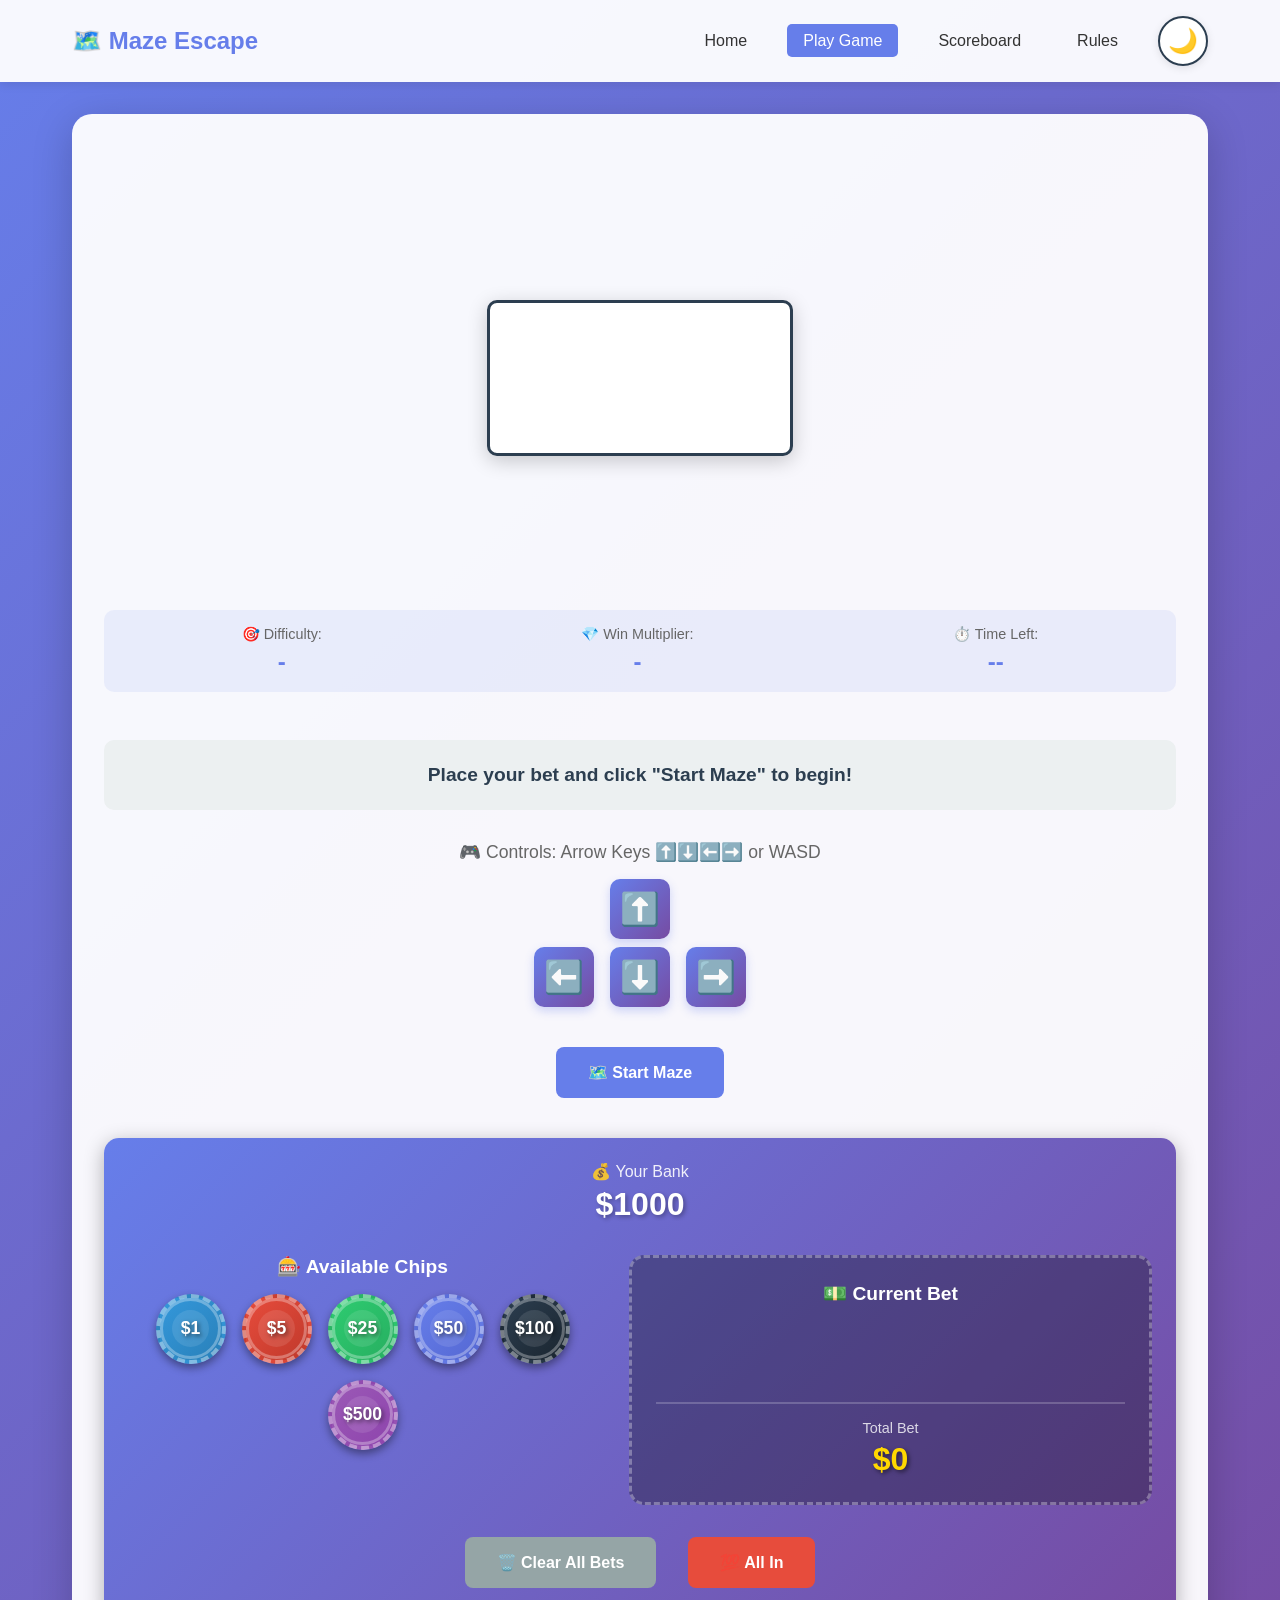
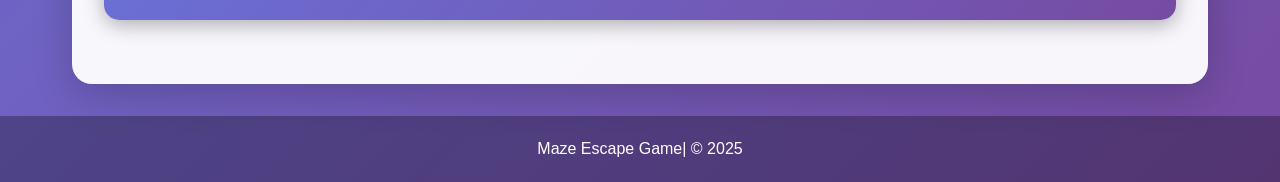
==== game.html @ 22eefdf0 "Update with game.html and game.css" ====
<!DOCTYPE html>
<html lang="en">

<head>
    <meta charset="UTF-8">
    <meta name="viewport" content="width=device-width, initial-scale=1.0">
    <title>Home</title>
    <link rel="stylesheet" href="css/main.css">
    <link rel="stylesheet" href="css/game.css">
</head>

<body>

    <nav class="navbar">
        <div class="nav-container">
            <h1 class="nav-logo">🗺️ Maze Escape</h1>
            <ul class="nav-menu">
                <li><a href="index.html">Home</a></li>
                <li><a href="game.html" class="active">Play Game</a></li>
                <li><a href="scoreboard.html">Scoreboard</a></li>
                <li><a href="rules.html">Rules</a></li>
                <li><button class="theme-toggle" onclick="toggleTheme()" id="theme-toggle"
                        title="Toggle Dark Mode">🌙</button></li>
            </ul>
        </div>
    </nav>

    <main class="game-container">
        <div class="game-board">
            <!-- Maze Section  -->
            <div class="maze-container">
                <canvas id="maze-canvas"></canvas>
            </div>

            <div class="game-info-bar">
                <div class="info-item">
                    <span class="info-label">🎯 Difficulty:</span>
                    <span class="info-value" id="difficulty-display">-</span>
                </div>
                <div class="info-item">
                    <span class="info-label">💎 Win Multiplier:</span>
                    <span class="info-value" id="multiplier-display">-</span>
                </div>
                <div class="info-item">
                    <span class="info-label">⏱️ Time Left:</span>
                    <span class="info-value" id="time-display">--</span>
                </div>
            </div>

            <div class="timer-bar-container">
                <div class="timer-bar" id="timer-bar"></div>
            </div>

            <div class="game-status">
                <div id="game-message" class="message-box">
                    Place your bet and click "Start Maze" to begin!
                </div>
            </div>

            <div class="controls-section">
                <div class="keyboard-hint">
                    <p>🎮 Controls: Arrow Keys ⬆️⬇️⬅️➡️ or WASD</p>
                </div>

                <div class="control-buttons">
                    <button class="control-btn" onclick="movePlayer('up')">⬆️</button>
                </div>
                <div class="control-buttons-row">
                    <button class="control-btn" onclick="movePlayer('left')">⬅️</button>
                    <button class="control-btn" onclick="movePlayer('down')">⬇️</button>
                    <button class="control-btn" onclick="movePlayer('right')">➡️</button>
                </div>
            </div>

            <div class="game-controls">
                <button id="start-btn" class="btn btn-primary" onclick="startMaze()">🗺️ Start Maze</button>
            </div>

            <!-- Betting Section  -->
             <div class="betting-section">
                <div class="bank-display">
                    <div class="bank-label">💰 Your Bank</div>
                    <div class="bank-amount">$<span id="bank-amount">1000</span></div>
                </div>

                <div class="betting-area">
                    <!-- Available Chips -->
                     <div class="chips-available">
                        <h3>🎰 Available Chips</h3>
                        <div class="chips-container">
                            <div class="chip-stack">
                                <div class="chip chip-1" id="chip-1" onclick="addChipToBet(1)">
                                    <span>$1</span>
                                </div>
                            </div>

                            <div class="chip-stack">
                                <div class="chip chip-5" id="chip-5" onclick="addChipToBet(5)">
                                    <span>$5</span>
                                </div>
                            </div>

                            <div class="chip-stack">
                                <div class="chip chip-25" id="chip-25" onclick="addChipToBet(25)">
                                    <span>$25</span>
                                </div>
                            </div>

                            <div class="chip-stack">
                                <div class="chip chip-50" id="chip-50" onclick="addChipToBet(50)">
                                    <span>$50</span>
                                </div>
                            </div>

                            <div class="chip-stack">
                                <div class="chip chip-100" id="chip-100" onclick="addChipToBet(100)">
                                    <span>$100</span>
                                </div>
                            </div>

                            <div class="chip-stack">
                                <div class="chip chip-500" id="chip-500" onclick="addChipToBet(500)">
                                    <span>$500</span>
                                </div>
                            </div>
                        </div>
                     </div>

                    <!-- Current Bet Area  -->
                     <div class="current-bet-area">
                        <h3>💵 Current Bet</h3>
                        <div class="bet-chips-display" id="bet-chips-display">
                                <!-- Dynamically added chips will appear here -->
                        </div>
                        <div class="bet-total-display">
                            <div class="bet-total-label">Total Bet</div>
                            <div class="bet-total-amount">$<span id="bet-total">0</span></div>
                        </div>
                     </div>
                </div>

                <div class="bet-controls">
                    <button onclick="clearAllBets()" class="btn btn-secondary">🗑️ Clear All Bets</button>
                    <button onclick="allIn()" class="btn btn-danger">💯 All In</button>
                </div>
             </div>
        </div>
    </main>

    <footer class="footer">
        <p>Maze Escape Game| © 2025</p>
    </footer>

</body>

</html>
---- css/main.css ----
/* ===== RESET & BASE ===== */
* {
    margin: 0;
    padding: 0;
    box-sizing: border-box;
}

:root {
    /* Light Mode Colors */
    --bg-gradient-start: #667eea;
    --bg-gradient-end: #764ba2;
    --nav-bg: rgba(255, 255, 255, 0.95);
    --nav-text: #333;
    --card-bg: white;
    --card-border: #2c3e50;
    --text-primary: #2c3e50;
    --text-secondary: #666;
    --section-bg: white;
    --section-bg-alt: rgba(255, 255, 255, 0.95);
    --message-bg: #ecf0f1;
    --shadow-color: rgba(0, 0, 0, 0.1);
    --shadow-color-heavy: rgba(0, 0, 0, 0.2);
}

[data-theme="dark"] {
    /* Dark Mode Colors */
    --bg-gradient-start: #1a1a2e;
    --bg-gradient-end: #16213e;
    --nav-bg: rgba(30, 30, 46, 0.95);
    --nav-text: #e0e0e0;
    --card-bg: #2d2d44;
    --card-border: #4a4a6a;
    --text-primary: #e0e0e0;
    --text-secondary: #b0b0b0;
    --section-bg: #1e1e2e;
    --section-bg-alt: rgba(30, 30, 46, 0.95);
    --message-bg: #2d2d44;
    --shadow-color: rgba(0, 0, 0, 0.3);
    --shadow-color-heavy: rgba(0, 0, 0, 0.5);
}

body {
    font-family: 'Segoe UI', Tahoma, Geneva, Verdana, sans-serif;
    background: linear-gradient(135deg, var(--bg-gradient-start) 0%, var(--bg-gradient-end) 100%);
    min-height: 100vh;
    color: var(--text-primary);
    transition: background 0.3s ease;
    display: flex;
    flex-direction: column;
}

/* ===== NAVIGATION ===== */
.navbar {
    background: var(--nav-bg);
    box-shadow: 0 2px 10px var(--shadow-color);
    position: sticky;
    top: 0;
    z-index: 100;
    transition: background 0.3s ease;
}

.nav-container {
    max-width: 1200px;
    margin: 0 auto;
    padding: 1rem 2rem;
    display: flex;
    justify-content: space-between;
    align-items: center;
    flex-wrap: wrap;
}

.nav-logo {
    font-size: 1.5rem;
    color: #667eea;
    font-weight: bold;
}

.nav-menu {
    display: flex;
    list-style: none;
    gap: 1.5rem;
    flex-wrap: wrap;
    align-items: center;
}

.nav-menu a {
    text-decoration: none;
    color: var(--nav-text);
    font-weight: 500;
    padding: 0.5rem 1rem;
    border-radius: 5px;
    transition: all 0.3s;
}

.nav-menu a:hover {
    background: #667eea;
    color: white;
}

.nav-menu a.active {
    background: #667eea;
    color: white;
}

/* ===== DARK MODE TOGGLE ===== */
.theme-toggle {
    background: var(--card-bg);
    border: 2px solid var(--card-border);
    color: var(--text-primary);
    width: 50px;
    height: 50px;
    border-radius: 50%;
    display: flex;
    align-items: center;
    justify-content: center;
    cursor: pointer;
    font-size: 1.5rem;
    transition: all 0.3s;
    box-shadow: 0 2px 8px var(--shadow-color);
}

.theme-toggle:hover {
    transform: rotate(180deg) scale(1.1);
    box-shadow: 0 4px 12px var(--shadow-color-heavy);
}

/* ===== BUTTONS ===== */
.btn {
    padding: 1rem 2rem;
    border: none;
    border-radius: 8px;
    font-size: 1rem;
    font-weight: 600;
    cursor: pointer;
    transition: all 0.3s;
    margin: 0.5rem;
    text-decoration: none;
}

.btn-primary {
    background: #667eea;
    color: white;
}

.btn-primary:hover {
    background: #5568d3;
    transform: translateY(-2px);
    box-shadow: 0 5px 15px rgba(102, 126, 234, 0.4);
}

.btn-secondary {
    background: #95a5a6;
    color: white;
}

.btn-secondary:hover {
    background: #7f8c8d;
}

.btn-success {
    background: #2ecc71;
    color: white;
}

.btn-success:hover {
    background: #27ae60;
}

.btn-warning {
    background: #f39c12;
    color: white;
}

.btn-warning:hover {
    background: #e67e22;
}

.btn-danger {
    background: #e74c3c;
    color: white;
}

.btn:disabled {
    opacity: 0.5;
    cursor: not-allowed;
    transform: none !important;
}

/* ===== FOOTER ===== */
.footer {
    background: rgba(0,0,0,0.3);
    color: white;
    text-align: center;
    padding: 1.5rem;
    margin-top: auto;
}

/* ===== RESPONSIVE ===== */
@media (max-width: 768px) {
    .nav-container {
        flex-direction: column;
        gap: 1rem;
    }

    .nav-menu {
        flex-direction: column;
        gap: 0.5rem;
        width: 100%;
        text-align: center;
    }

    .btn {
        width: 100%;
    }
}
---- css/game.css ----
/* ===== GAME PAGE ===== */
.game-container {
    flex: 1;
    padding: 2rem;
    max-width: 1200px;
    margin: 0 auto;
    width: 100%;
}

.game-board {
    background: var(--section-bg-alt);
    border-radius: 20px;
    padding: 2rem;
    box-shadow: 0 10px 40px var(--shadow-color-heavy);
    transition: all 0.3s;
}

.game-status {
    text-align: center;
    margin: 2rem 0;
}

.message-box {
    background: var(--message-bg);
    padding: 1.5rem;
    border-radius: 10px;
    font-size: 1.2rem;
    font-weight: 600;
    color: var(--text-primary);
    transition: all 0.3s ease;
}

.game-controls {
    display: flex;
    justify-content: center;
    gap: 1rem;
    margin: 2rem 0;
    flex-wrap: wrap;
}

.game-info-bar {
    display: flex;
    justify-content: space-around;
    gap: 1rem;
    margin-bottom: 1rem;
    flex-wrap: wrap;
    padding: 1rem;
    background: rgba(102, 126, 234, 0.1);
    border-radius: 10px;
}

.info-item {
    text-align: center;
}

.info-label {
    display: block;
    font-size: 0.9rem;
    color: var(--text-secondary);
    margin-bottom: 0.3rem;
}

.info-value {
    display: block;
    font-size: 1.5rem;
    font-weight: bold;
    color: #667eea;
}

.info-value.easy {
    color: #2ecc71;
}

.info-value.medium {
    color: #f39c12;
}

.info-value.hard {
    color: #e74c3c;
}

.timer-bar {
    height: 100%;
    width: 100%;
    background: linear-gradient(90deg, #2ecc71 0%, #27ae60 100%);
    transition: width 0.1s linear, background 0.3s;
    display: flex;
    align-items: center;
    justify-content: center;
    color: white;
    font-weight: bold;
}

.timer-bar.warning {
    background: linear-gradient(90deg, #f39c12 0%, #e67e22 100%);
}

.timer-bar.danger {
    background: linear-gradient(90deg, #e74c3c 0%, #c0392b 100%);
    animation: pulse 0.5s infinite;
}

@keyframes pulse {
    0%, 100% { opacity: 1; }
    50% { opacity: 0.7; }
}

.maze-container {
    display: flex;
    justify-content: center;
    align-items: center;
    margin: 2rem 0;
    min-height: 400px;
}

#maze-canvas {
    border: 3px solid var(--card-border);
    border-radius: 10px;
    background: white;
    box-shadow: 0 5px 20px var(--shadow-color-heavy);
    max-width: 100%;
    height: auto;
}


/* Control Button Section  */

.controls-section {
    margin-top: 2rem;
}

.keyboard-hint {
    text-align: center;
    margin-bottom: 1rem;
    color: var(--text-secondary);
    font-size: 1.1rem;
}

.control-buttons {
    display: flex;
    justify-content: center;
    margin-bottom: 0.5rem;
}

.control-buttons-row {
    display: flex;
    justify-content: center;
    gap: 1rem;
}

.control-btn {
    width: 60px;
    height: 60px;
    font-size: 2rem;
    background: linear-gradient(135deg, #667eea 0%, #764ba2 100%);
    border: none;
    border-radius: 10px;
    color: white;
    cursor: pointer;
    transition: all 0.3s;
    box-shadow: 0 4px 10px rgba(102, 126, 234, 0.3);
}

.control-btn:hover {
    transform: translateY(-3px);
    box-shadow: 0 6px 15px rgba(102, 126, 234, 0.5);
}

.control-btn:active {
    transform: translateY(-7px);
}

/* Betting Section  */

.betting-section {
    background: linear-gradient(135deg, #667eea 0%, #764ba2 100%);
    padding: 1.5rem;
    border-radius: 15px;
    margin-bottom: 2rem;
    box-shadow: 0 5px 20px rgba(0,0,0,0.3);
}

.bank-display {
    text-align: center;
    margin-bottom: 1rem;
}

.bank-amount {
    font-size: 2rem;
    font-weight: bold;
    color: white;
    text-shadow: 2px 2px 4px rgba(0,0,0,0.3);
}

.bank-label {
    color: rgba(255,255,255,0.9);
    font-size: 1rem;
    margin-bottom: 0.3rem;
}

.betting-area {
    display: flex;
    justify-content: space-between;
    gap: 2rem;
    margin-top: 2rem;
    flex-wrap: wrap;
}

.chips-available {
    flex: 1;
    min-width: 300px;
}

.chips-available h3 {
    color: white;
    text-align: center;
    margin-bottom: 1rem;
    font-size: 1.2rem;
}

.chips-container {
    display: flex;
    justify-content: center;
    gap: 1rem;
    flex-wrap: wrap;
}

.chip-stack {
    position: relative;
    display: inline-block;
}

.chip {
    width: 70px;
    height: 70px;
    border-radius: 50%;
    display: flex;
    align-items: center;
    justify-content: center;
    font-size: 1.1rem;
    font-weight: bold;
    color: white;
    cursor: pointer;
    position: relative;
    transition: all 0.3s;
    box-shadow: 0 4px 8px rgba(0,0,0,0.4);
    border: 4px dashed rgba(255,255,255,0.4);
    user-select: none;
}

.chip::before {
    content: '';
    position: absolute;
    width: 90%;
    height: 90%;
    border-radius: 50%;
    border: 3px solid rgba(255,255,255,0.3);
}

.chip::after {
    content: '';
    position: absolute;
    width: 60%;
    height: 60%;
    border-radius: 50%;
    background: rgba(255,255,255,0.1);
}

.chip span {
    z-index: 1;
    text-shadow: 2px 2px 4px rgba(0,0,0,0.5);
}

.chip:hover:not(.disabled) {
    transform: translateY(-5px) scale(1.05);
    box-shadow: 0 8px 16px rgba(0,0,0,0.5);
}

.chip:active:not(.disabled) {
    transform: translateY(-2px) scale(1.02);
}

.chip.disabled {
    opacity: 0.3;
    cursor: not-allowed;
}

.chip.chip-1 {
    background: linear-gradient(135deg, #3498db 0%, #2980b9 100%);
}

.chip.chip-5 {
    background: linear-gradient(135deg, #e74c3c 0%, #c0392b 100%);
}

.chip.chip-25 {
    background: linear-gradient(135deg, #2ecc71 0%, #27ae60 100%);
}

.chip.chip-50 {
    background: linear-gradient(135deg, #667eea 0%, #5568d3 100%);
}

.chip.chip-100 {
    background: linear-gradient(135deg, #2c3e50 0%, #1a252f 100%);
}

.chip.chip-500 {
    background: linear-gradient(135deg, #9b59b6 0%, #8e44ad 100%);
}

.chip-count {
    position: absolute;
    top: -10px;
    right: -10px;
    background: #ffd700;
    color: #2c3e50;
    width: 28px;
    height: 28px;
    border-radius: 50%;
    display: flex;
    align-items: center;
    justify-content: center;
    font-size: 0.9rem;
    font-weight: bold;
    box-shadow: 0 2px 6px rgba(0,0,0,0.3);
    z-index: 10;
}

.bet-controls {
    display: flex;
    justify-content: center;
    gap: 1rem;
    margin-top: 1.5rem;
    flex-wrap: wrap;
}

.bet-controls .btn {
    min-width: 120px;
}

/* Chip animation */
@keyframes chipToBet {
    0% {
        transform: scale(1) translateY(0);
        opacity: 1;
    }
    50% {
        transform: scale(1.3) translateY(-30px);
        opacity: 0.8;
    }
    100% {
        transform: scale(1) translateY(0);
        opacity: 1;
    }
}

.chip-animating {
    animation: chipToBet 0.5s ease-in-out;
}

@media (max-width: 768px) {
    .card {
        width: 60px;
        height: 85px;
        font-size: 1.2rem;
    }

    .quick-stats {
        flex-direction: column;
        gap: 1rem;
    }

    .game-controls {
        flex-direction: column;
    }
}

.current-bet-area {
    flex: 1;
    min-width: 300px;
    background: rgba(0,0,0,0.3);
    border: 3px dashed rgba(255,255,255,0.3);
    border-radius: 15px;
    padding: 1.5rem;
    min-height: 250px;

    display: flex;                /* ADD THIS */
    flex-direction: column;       /* ADD THIS */
    justify-content: space-between; /* ADD THIS */
}

.current-bet-area h3 {
    color: white;
    text-align: center;
    margin-bottom: 1rem;
    font-size: 1.2rem;
}

.bet-total-display {
    text-align: center;
    margin-top: 1rem;
    padding-top: 1rem;
    border-top: 2px solid rgba(255,255,255,0.2);
}

.bet-total-label {
    color: rgba(255,255,255,0.8);
    font-size: 0.9rem;
    margin-bottom: 0.3rem;
}

.bet-total-amount {
    font-size: 2rem;
    font-weight: bold;
    color: #ffd700;
    text-shadow: 2px 2px 4px rgba(0,0,0,0.5);
}


@media (max-width: 768px) {
    .maze-container {
        min-height: 300px;
    }
    
    #maze-canvas {
        max-width: 100%;
    }
    
    .control-btn {
        width: 50px;
        height: 50px;
        font-size: 1.5rem;
    }
}
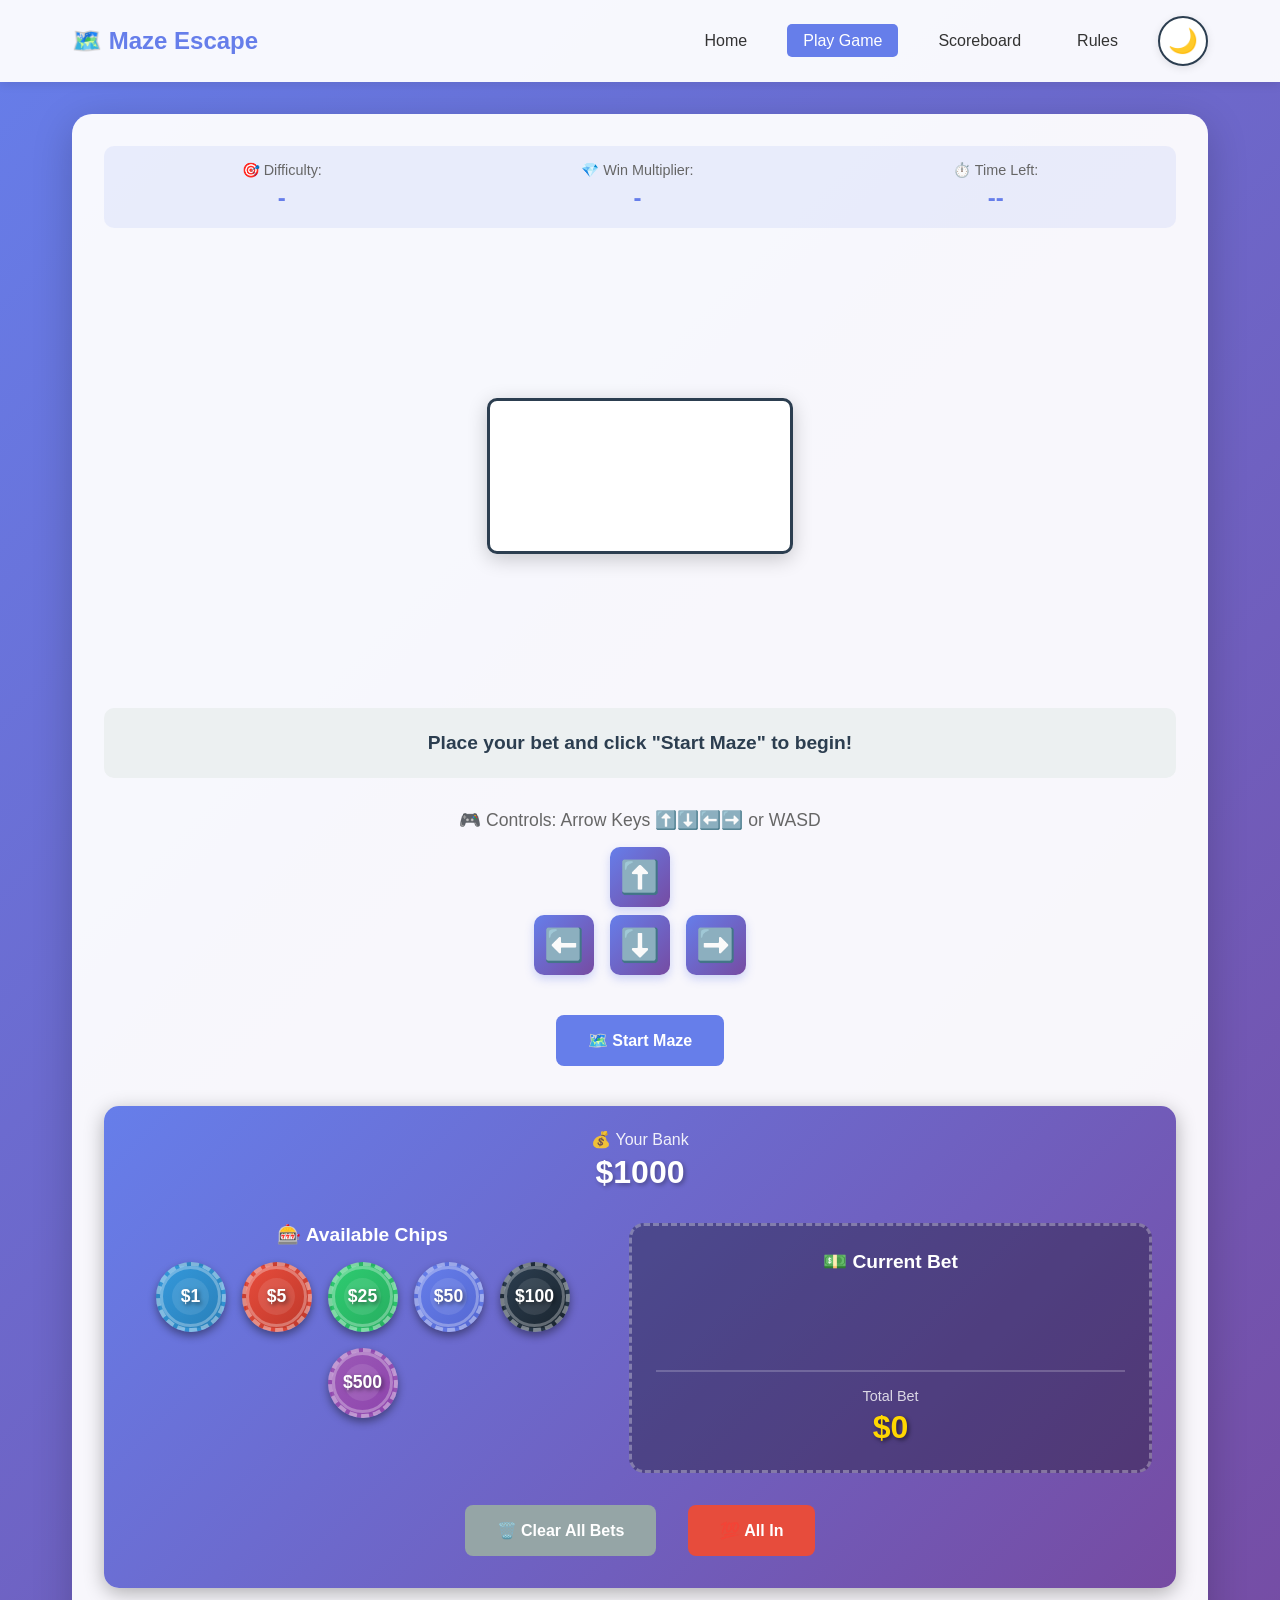
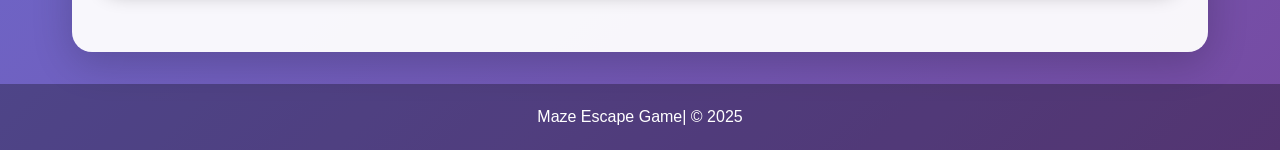
==== commit 377108a2: "Adjust position in game" ====
--- a/game.html
+++ b/game.html
@@ -4,7 +4,7 @@
 <head>
     <meta charset="UTF-8">
     <meta name="viewport" content="width=device-width, initial-scale=1.0">
-    <title>Home</title>
+    <title>Play Game</title>
     <link rel="stylesheet" href="css/main.css">
     <link rel="stylesheet" href="css/game.css">
 </head>
@@ -14,13 +14,20 @@
     <nav class="navbar">
         <div class="nav-container">
             <h1 class="nav-logo">🗺️ Maze Escape</h1>
-            <ul class="nav-menu">
+
+            <!-- Hamburger button -->
+            <button class="hamburger" id="hamburger" onclick="toggleMenu()" aria-label="Toggle menu">
+                <span></span>
+                <span></span>
+                <span></span>
+            </button>
+
+            <ul class="nav-menu" id="nav-menu">
                 <li><a href="index.html">Home</a></li>
                 <li><a href="game.html" class="active">Play Game</a></li>
                 <li><a href="scoreboard.html">Scoreboard</a></li>
                 <li><a href="rules.html">Rules</a></li>
-                <li><button class="theme-toggle" onclick="toggleTheme()" id="theme-toggle"
-                        title="Toggle Dark Mode">🌙</button></li>
+                <li><button class="theme-toggle" onclick="toggleTheme()" id="theme-toggle" title="Toggle Dark Mode">🌙</button></li>
             </ul>
         </div>
     </nav>
@@ -28,9 +35,6 @@
     <main class="game-container">
         <div class="game-board">
             <!-- Maze Section  -->
-            <div class="maze-container">
-                <canvas id="maze-canvas"></canvas>
-            </div>
 
             <div class="game-info-bar">
                 <div class="info-item">
@@ -49,6 +53,10 @@
 
             <div class="timer-bar-container">
                 <div class="timer-bar" id="timer-bar"></div>
+            </div>
+
+            <div class="maze-container">
+                <canvas id="maze-canvas"></canvas>
             </div>
 
             <div class="game-status">
@@ -151,6 +159,9 @@
         <p>Maze Escape Game| © 2025</p>
     </footer>
 
+    <script src="js/main.js"></script>
+    <script src="js/game.js"></script>
+
 </body>
 
 </html>
--- a/css/main.css
+++ b/css/main.css
@@ -28,7 +28,7 @@
     --bg-gradient-end: #16213e;
     --nav-bg: rgba(30, 30, 46, 0.95);
     --nav-text: #e0e0e0;
-    --card-bg: #2d2d44;
+    --card-bg: #4f4f58;
     --card-border: #4a4a6a;
     --text-primary: #e0e0e0;
     --text-secondary: #b0b0b0;
@@ -102,7 +102,7 @@
     color: white;
 }
 
-/* ===== DARK MODE TOGGLE ===== */
+
 .theme-toggle {
     background: var(--card-bg);
     border: 2px solid var(--card-border);
@@ -124,7 +124,7 @@
     box-shadow: 0 4px 12px var(--shadow-color-heavy);
 }
 
-/* ===== BUTTONS ===== */
+
 .btn {
     padding: 1rem 2rem;
     border: none;
@@ -186,7 +186,7 @@
     transform: none !important;
 }
 
-/* ===== FOOTER ===== */
+
 .footer {
     background: rgba(0,0,0,0.3);
     color: white;
@@ -195,21 +195,108 @@
     margin-top: auto;
 }
 
-/* ===== RESPONSIVE ===== */
+
+.hamburger {
+    display: none;
+    flex-direction: column;
+    justify-content: center;
+    gap: 5px;
+    background: none;
+    border: none;
+    cursor: pointer;
+    padding: 6px;
+    border-radius: 6px;
+    transition: background 0.2s;
+}
+
+.hamburger:hover {
+    background: rgba(102, 126, 234, 0.1);
+}
+
+.hamburger span {
+    display: block;
+    width: 24px;
+    height: 2.5px;
+    background: var(--nav-text);
+    border-radius: 3px;
+    transition: all 0.3s ease;
+    transform-origin: center;
+}
+
+/* animation  */
+.hamburger.active span:nth-child(1) {
+    transform: translateY(7.5px) rotate(45deg);
+}
+.hamburger.active span:nth-child(2) {
+    opacity: 0;
+    transform: scaleX(0);
+}
+.hamburger.active span:nth-child(3) {
+    transform: translateY(-7.5px) rotate(-45deg);
+}
+
+/* Responsive for mobile view  */
 @media (max-width: 768px) {
     .nav-container {
+        flex-wrap: nowrap;
+        padding: 0.85rem 1.25rem;
+        position: relative;
+    }
+
+    .hamburger {
+        display: flex;
+    }
+
+    /* Hide nav menu by default on mobile */
+    .nav-menu {
+        display: none;
         flex-direction: column;
-        gap: 1rem;
-    }
-
-    .nav-menu {
-        flex-direction: column;
-        gap: 0.5rem;
+        gap: 0.25rem;
+        position: absolute;
+        top: 100%;
+        left: 0;
+        right: 0;
+        background: var(--nav-bg);
+        box-shadow: 0 8px 20px var(--shadow-color-heavy);
+        padding: 1rem;
+        z-index: 99;
+        border-top: 1px solid rgba(102,126,234,0.15);
+    }
+
+    .nav-menu.open {
+        display: flex;
+    }
+
+    .nav-menu li {
         width: 100%;
-        text-align: center;
+    }
+
+    .nav-menu a {
+        display: block;
+        width: 100%;
+        padding: 0.75rem 1rem;
+        border-radius: 8px;
+        font-size: 1rem;
+        text-align: left;
+    }
+
+    /* Theme toggle sits at the bottom of the dropdown */
+    .nav-menu li:last-child {
+        border-top: 1px solid rgba(102,126,234,0.15);
+        margin-top: 0.5rem;
+        padding-top: 0.5rem;
+        display: flex;
+        justify-content: flex-start;
+    }
+
+    .theme-toggle {
+        width: 42px;
+        height: 42px;
+        font-size: 1.3rem;
     }
 
     .btn {
         width: 100%;
-    }
-}
+        margin: 0;
+    }
+}
--- a/css/game.css
+++ b/css/game.css
@@ -1,4 +1,4 @@
-/* ===== GAME PAGE ===== */
+
 .game-container {
     flex: 1;
     padding: 2rem;
@@ -339,7 +339,7 @@
     min-width: 120px;
 }
 
-/* Chip animation */
+/* Chip animation 
 @keyframes chipToBet {
     0% {
         transform: scale(1) translateY(0);
@@ -359,22 +359,8 @@
     animation: chipToBet 0.5s ease-in-out;
 }
 
-@media (max-width: 768px) {
-    .card {
-        width: 60px;
-        height: 85px;
-        font-size: 1.2rem;
-    }
-
-    .quick-stats {
-        flex-direction: column;
-        gap: 1rem;
-    }
-
-    .game-controls {
-        flex-direction: column;
-    }
-}
+*/
+
 
 .current-bet-area {
     flex: 1;
@@ -384,10 +370,9 @@
     border-radius: 15px;
     padding: 1.5rem;
     min-height: 250px;
-
-    display: flex;                /* ADD THIS */
-    flex-direction: column;       /* ADD THIS */
-    justify-content: space-between; /* ADD THIS */
+    display: flex;                
+    flex-direction: column;       
+    justify-content: space-between; 
 }
 
 .current-bet-area h3 {
@@ -419,17 +404,82 @@
 
 
 @media (max-width: 768px) {
+    .game-container {
+        padding: 1rem;
+    }
+
+    .game-board {
+        padding: 1rem;
+    }
+
     .maze-container {
-        min-height: 300px;
-    }
-    
+        min-height: 250px;
+        margin: 1rem 0;
+    }
+
     #maze-canvas {
         max-width: 100%;
     }
-    
+
     .control-btn {
         width: 50px;
         height: 50px;
         font-size: 1.5rem;
     }
-}
+
+    .betting-section {
+        padding: 1rem;
+        margin-bottom: 1rem;
+    }
+
+    .betting-area {
+        flex-direction: column;
+        gap: 1rem;
+    }
+
+    .chips-available,
+    .current-bet-area {
+        min-width: unset;
+        width: 100%;
+    }
+
+    /* Chips in a 3x2 grid */
+    .chips-container {
+        display: flex;
+        flex-wrap: wrap;
+        justify-content: center;
+        gap: 0.75rem;
+    }
+
+    .chip {
+        width: 60px;
+        height: 60px;
+        font-size: 0.95rem;
+    }
+
+    .bank-amount {
+        font-size: 1.6rem;
+    }
+
+    .bet-total-amount {
+        font-size: 1.6rem;
+    }
+
+    .bet-controls {
+        flex-direction: column;
+        align-items: stretch;
+    }
+
+    .bet-controls .btn {
+        width: 100%;
+    }
+
+    .game-info-bar {
+        gap: 0.5rem;
+        padding: 0.75rem;
+    }
+
+    .info-value {
+        font-size: 1.1rem;
+    }
+}
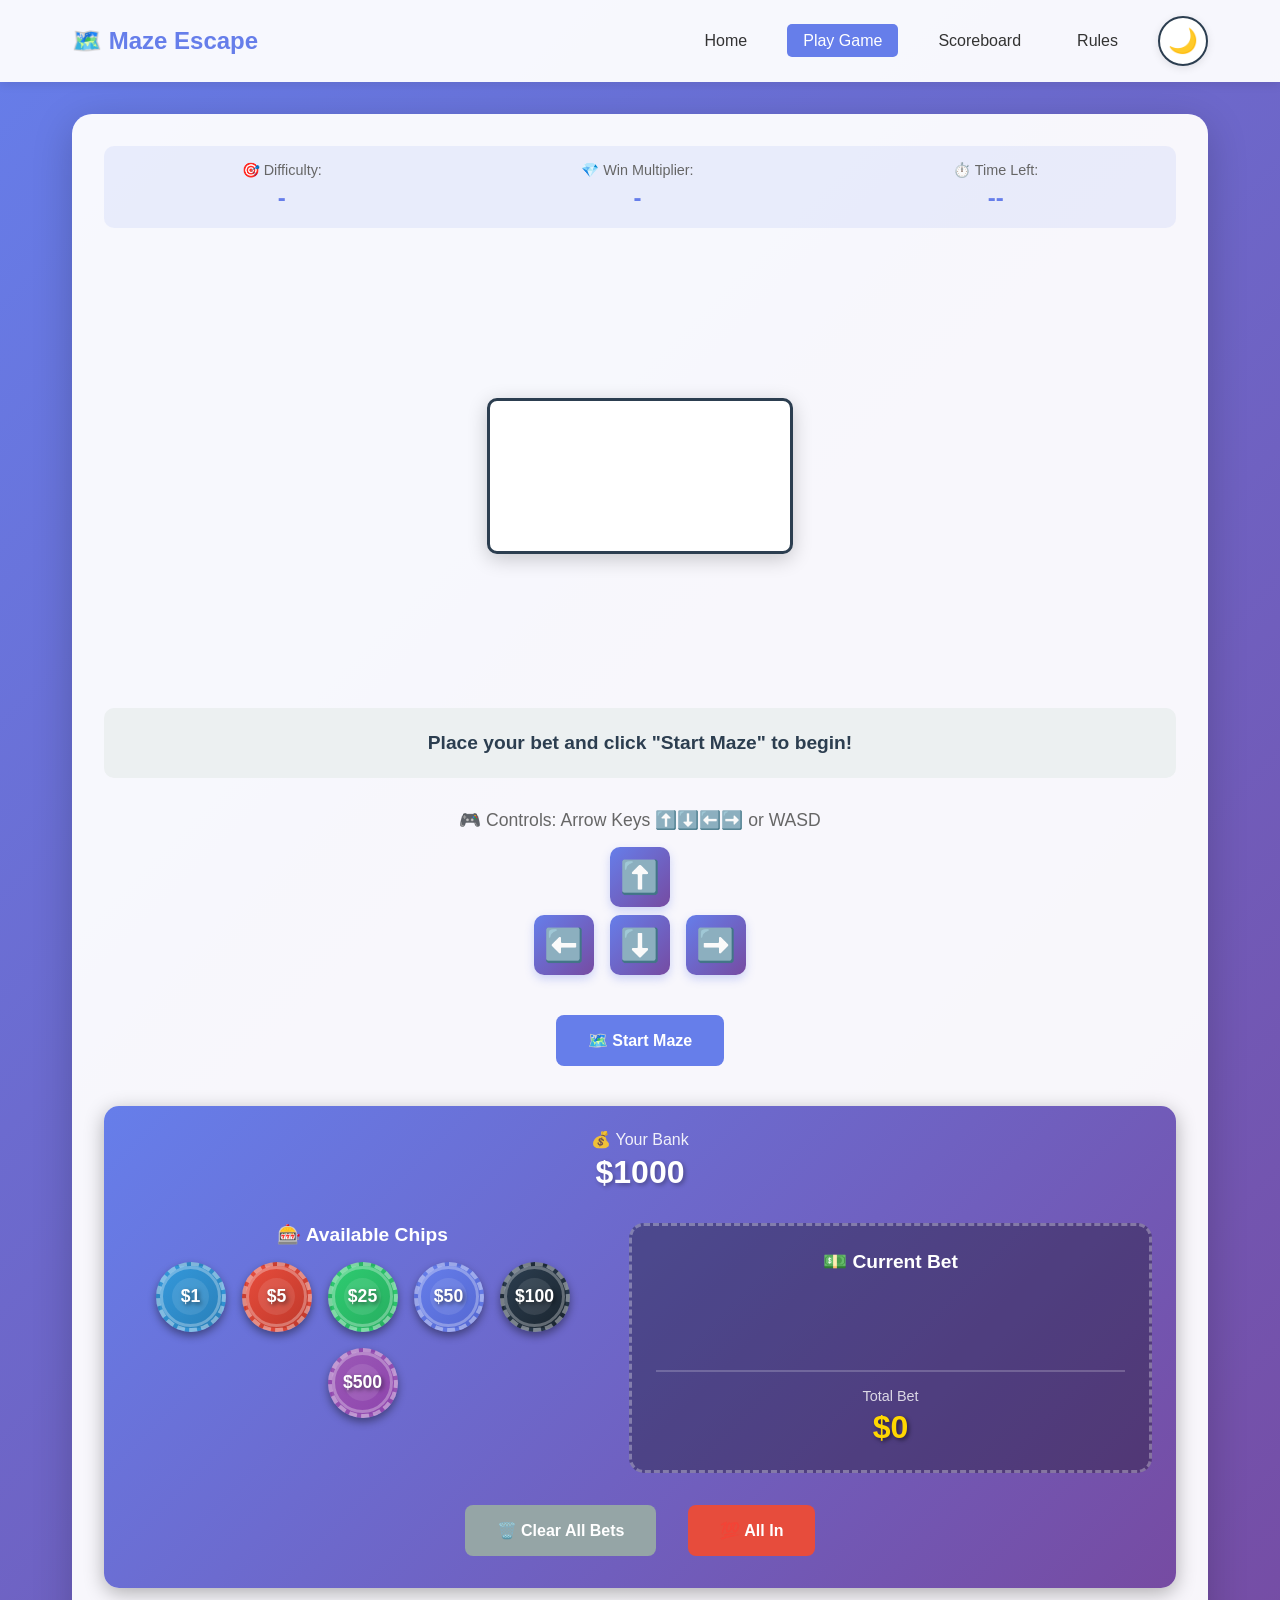
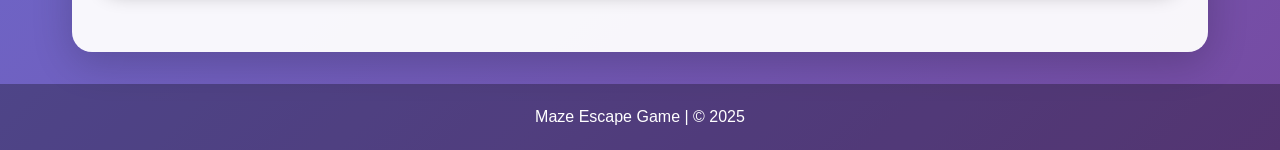
==== commit 6f247632: "Change footer" ====
--- a/game.html
+++ b/game.html
@@ -156,7 +156,7 @@
     </main>
 
     <footer class="footer">
-        <p>Maze Escape Game| © 2025</p>
+        <p>Maze Escape Game | © 2025</p>
     </footer>
 
     <script src="js/main.js"></script>
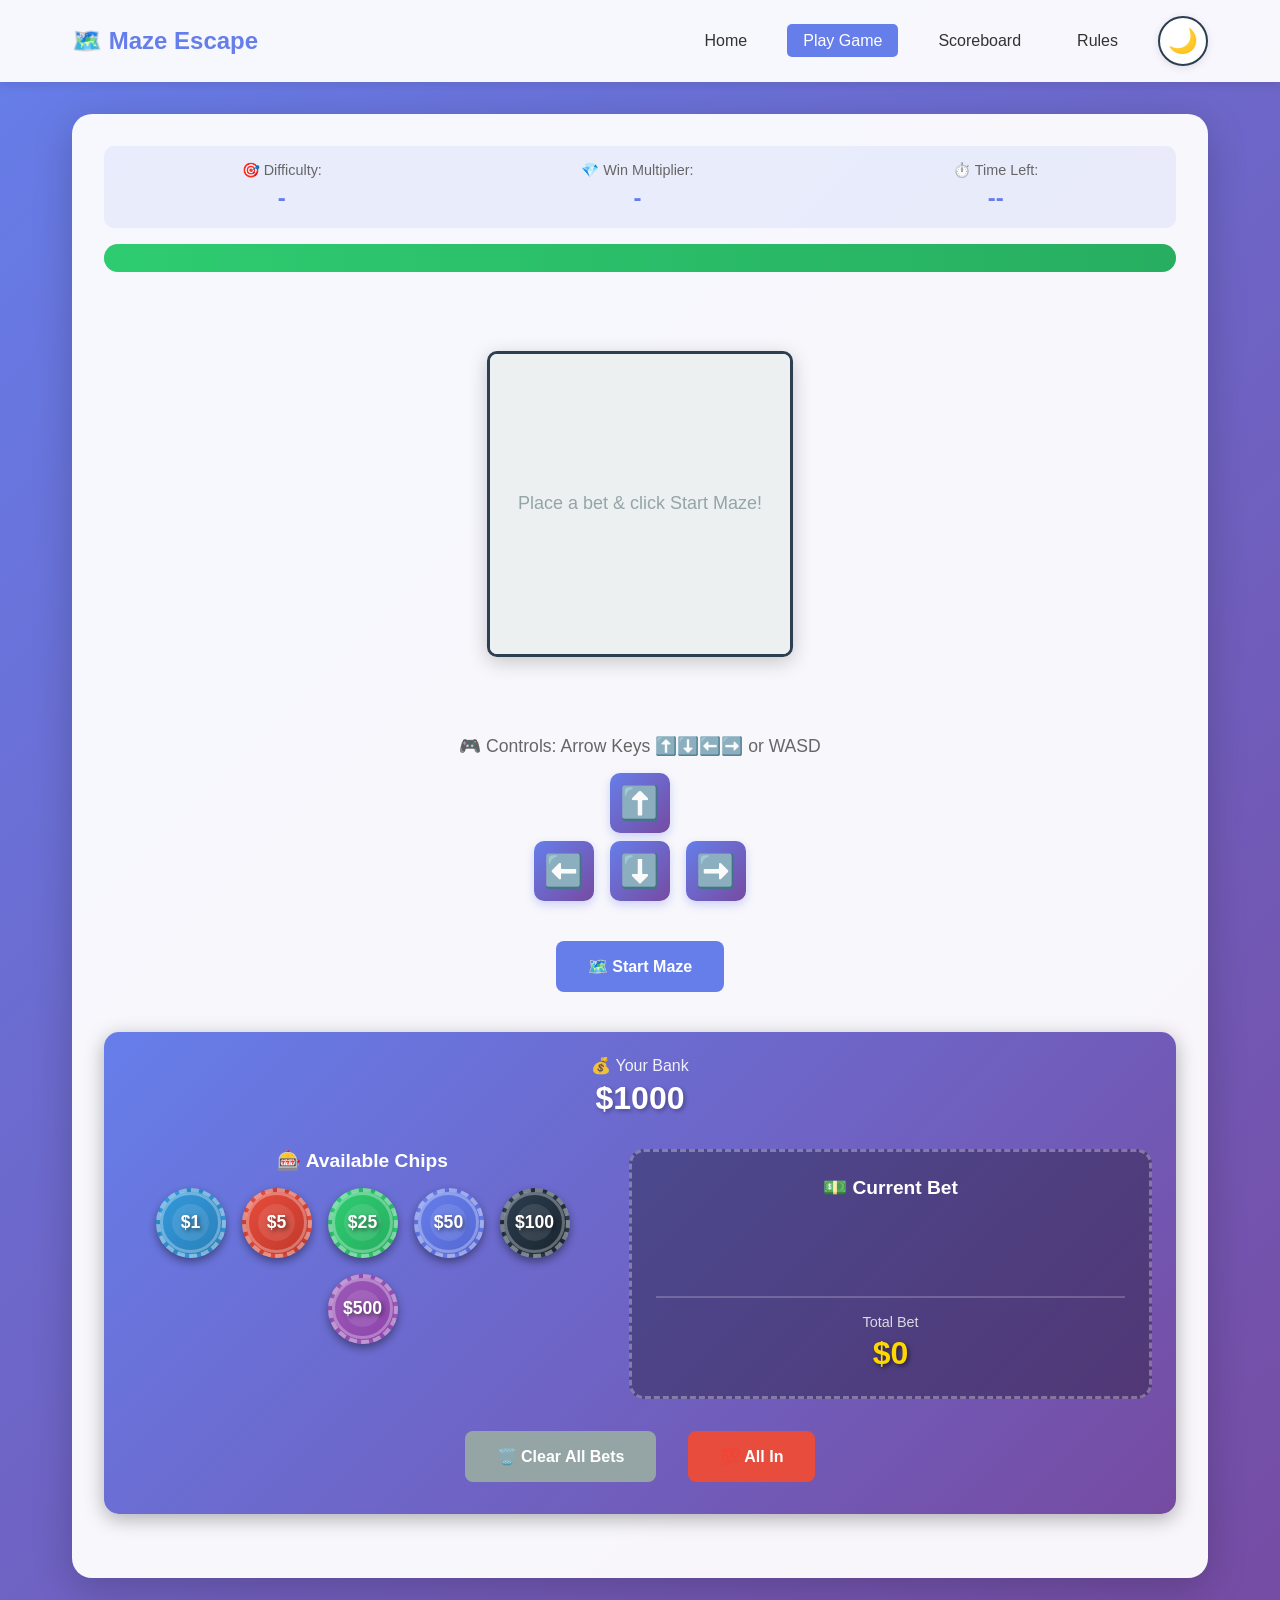
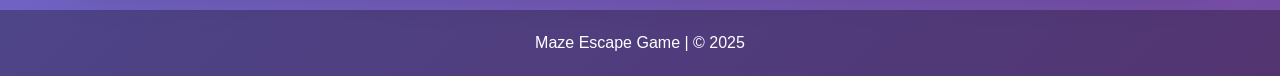
==== commit f43e8154: "Update with features in Scoreboard UI and logic" ====
--- a/game.html
+++ b/game.html
@@ -35,7 +35,6 @@
     <main class="game-container">
         <div class="game-board">
             <!-- Maze Section  -->
-
             <div class="game-info-bar">
                 <div class="info-item">
                     <span class="info-label">🎯 Difficulty:</span>
@@ -59,11 +58,11 @@
                 <canvas id="maze-canvas"></canvas>
             </div>
 
-            <div class="game-status">
+            <!-- <div class="game-status">
                 <div id="game-message" class="message-box">
                     Place your bet and click "Start Maze" to begin!
                 </div>
-            </div>
+            </div> -->
 
             <div class="controls-section">
                 <div class="keyboard-hint">
--- a/css/game.css
+++ b/css/game.css
@@ -1,4 +1,3 @@
-
 .game-container {
     flex: 1;
     padding: 2rem;
@@ -15,7 +14,7 @@
     transition: all 0.3s;
 }
 
-.game-status {
+/* .game-status {
     text-align: center;
     margin: 2rem 0;
 }
@@ -28,7 +27,7 @@
     font-weight: 600;
     color: var(--text-primary);
     transition: all 0.3s ease;
-}
+} */
 
 .game-controls {
     display: flex;
@@ -38,6 +37,97 @@
     flex-wrap: wrap;
 }
 
+
+/* ===== Result Popup ===== */
+.popup-overlay {
+    position: fixed;
+    inset: 0;
+    background: rgba(0, 0, 0, 0.55);
+    display: flex;
+    align-items: center;
+    justify-content: center;
+    z-index: 1000;
+    opacity: 0;
+    transition: opacity 0.25s ease;
+    padding: 1rem;
+}
+
+.popup-overlay.popup-visible {
+    opacity: 1;
+}
+
+.popup-overlay.popup-hiding {
+    opacity: 0;
+}
+
+.popup-box {
+    background: var(--section-bg-alt);
+    border-radius: 20px;
+    padding: 2rem 2.5rem;
+    text-align: center;
+    box-shadow: 0 20px 60px rgba(0, 0, 0, 0.4);
+    max-width: 340px;
+    width: 100%;
+    transform: scale(0.85) translateY(20px);
+    transition: transform 0.3s cubic-bezier(0.34, 1.56, 0.64, 1);
+}
+
+.popup-visible .popup-box {
+    transform: scale(1) translateY(0);
+}
+
+.popup-hiding .popup-box {
+    transform: scale(0.9) translateY(10px);
+}
+
+.popup-emoji {
+    font-size: 3.5rem;
+    margin-bottom: 0.75rem;
+    line-height: 1;
+    animation: popEmoji 0.4s cubic-bezier(0.34, 1.56, 0.64, 1) 0.15s both;
+}
+
+@keyframes popEmoji {
+    from {
+        transform: scale(0) rotate(-15deg);
+    }
+
+    to {
+        transform: scale(1) rotate(0deg);
+    }
+}
+
+.popup-text {
+    font-size: 1.1rem;
+    font-weight: 600;
+    color: var(--text-primary);
+    margin-bottom: 1.5rem;
+    line-height: 1.5;
+}
+
+.popup-win .popup-box {
+    border-top: 5px solid #2ecc71;
+}
+
+.popup-lose .popup-box {
+    border-top: 5px solid #e74c3c;
+}
+
+.popup-warning .popup-box {
+    border-top: 5px solid #f39c12;
+}
+
+.popup-bankrupt .popup-box {
+    border-top: 5px solid #9b59b6;
+}
+
+.popup-close {
+    min-width: 100px;
+    margin: 0;
+}
+
+
+/* ===== Result Popup =====  */
 .game-info-bar {
     display: flex;
     justify-content: space-around;
@@ -79,6 +169,17 @@
     color: #e74c3c;
 }
 
+/* ===== Timer Bar ===== */
+.timer-bar-container {
+    width: 100%;
+    height: 28px;
+    background: var(--message-bg);
+    border-radius: 14px;
+    overflow: hidden;
+    margin-bottom: 1rem;
+    box-shadow: inset 0 2px 4px rgba(0, 0, 0, 0.15);
+}
+
 .timer-bar {
     height: 100%;
     width: 100%;
@@ -101,10 +202,18 @@
 }
 
 @keyframes pulse {
-    0%, 100% { opacity: 1; }
-    50% { opacity: 0.7; }
-}
-
+
+    0%,
+    100% {
+        opacity: 1;
+    }
+
+    50% {
+        opacity: 0.7;
+    }
+}
+
+/* ===== Maze Canvas ===== */
 .maze-container {
     display: flex;
     justify-content: center;
@@ -123,8 +232,7 @@
 }
 
 
-/* Control Button Section  */
-
+/* ===== Controls Section ===== */
 .controls-section {
     margin-top: 2rem;
 }
@@ -170,14 +278,28 @@
     transform: translateY(-7px);
 }
 
-/* Betting Section  */
-
+/* ===== Betting Section ===== */
 .betting-section {
     background: linear-gradient(135deg, #667eea 0%, #764ba2 100%);
     padding: 1.5rem;
     border-radius: 15px;
     margin-bottom: 2rem;
-    box-shadow: 0 5px 20px rgba(0,0,0,0.3);
+    box-shadow: 0 5px 20px rgba(0, 0, 0, 0.3);
+}
+
+.bet-chips-display {
+    display: flex;
+    flex-wrap: wrap;
+    gap: 15px;
+    justify-content: center;
+    /* or flex-start */
+    align-items: center;
+}
+
+.bet-chip-pile {
+    position: relative;
+    width: 70px;
+    height: 70px;
 }
 
 .bank-display {
@@ -189,11 +311,11 @@
     font-size: 2rem;
     font-weight: bold;
     color: white;
-    text-shadow: 2px 2px 4px rgba(0,0,0,0.3);
+    text-shadow: 2px 2px 4px rgba(0, 0, 0, 0.3);
 }
 
 .bank-label {
-    color: rgba(255,255,255,0.9);
+    color: rgba(255, 255, 255, 0.9);
     font-size: 1rem;
     margin-bottom: 0.3rem;
 }
@@ -243,8 +365,8 @@
     cursor: pointer;
     position: relative;
     transition: all 0.3s;
-    box-shadow: 0 4px 8px rgba(0,0,0,0.4);
-    border: 4px dashed rgba(255,255,255,0.4);
+    box-shadow: 0 4px 8px rgba(0, 0, 0, 0.4);
+    border: 4px dashed rgba(255, 255, 255, 0.4);
     user-select: none;
 }
 
@@ -254,7 +376,7 @@
     width: 90%;
     height: 90%;
     border-radius: 50%;
-    border: 3px solid rgba(255,255,255,0.3);
+    border: 3px solid rgba(255, 255, 255, 0.3);
 }
 
 .chip::after {
@@ -263,17 +385,17 @@
     width: 60%;
     height: 60%;
     border-radius: 50%;
-    background: rgba(255,255,255,0.1);
+    background: rgba(255, 255, 255, 0.1);
 }
 
 .chip span {
     z-index: 1;
-    text-shadow: 2px 2px 4px rgba(0,0,0,0.5);
+    text-shadow: 2px 2px 4px rgba(0, 0, 0, 0.5);
 }
 
 .chip:hover:not(.disabled) {
     transform: translateY(-5px) scale(1.05);
-    box-shadow: 0 8px 16px rgba(0,0,0,0.5);
+    box-shadow: 0 8px 16px rgba(0, 0, 0, 0.5);
 }
 
 .chip:active:not(.disabled) {
@@ -323,7 +445,7 @@
     justify-content: center;
     font-size: 0.9rem;
     font-weight: bold;
-    box-shadow: 0 2px 6px rgba(0,0,0,0.3);
+    box-shadow: 0 2px 6px rgba(0, 0, 0, 0.3);
     z-index: 10;
 }
 
@@ -365,14 +487,14 @@
 .current-bet-area {
     flex: 1;
     min-width: 300px;
-    background: rgba(0,0,0,0.3);
-    border: 3px dashed rgba(255,255,255,0.3);
+    background: rgba(0, 0, 0, 0.3);
+    border: 3px dashed rgba(255, 255, 255, 0.3);
     border-radius: 15px;
     padding: 1.5rem;
     min-height: 250px;
-    display: flex;                
-    flex-direction: column;       
-    justify-content: space-between; 
+    display: flex;
+    flex-direction: column;
+    justify-content: space-between;
 }
 
 .current-bet-area h3 {
@@ -386,11 +508,11 @@
     text-align: center;
     margin-top: 1rem;
     padding-top: 1rem;
-    border-top: 2px solid rgba(255,255,255,0.2);
+    border-top: 2px solid rgba(255, 255, 255, 0.2);
 }
 
 .bet-total-label {
-    color: rgba(255,255,255,0.8);
+    color: rgba(255, 255, 255, 0.8);
     font-size: 0.9rem;
     margin-bottom: 0.3rem;
 }
@@ -399,10 +521,10 @@
     font-size: 2rem;
     font-weight: bold;
     color: #ffd700;
-    text-shadow: 2px 2px 4px rgba(0,0,0,0.5);
-}
-
-
+    text-shadow: 2px 2px 4px rgba(0, 0, 0, 0.5);
+}
+
+/* ===== Responsive ===== */
 @media (max-width: 768px) {
     .game-container {
         padding: 1rem;
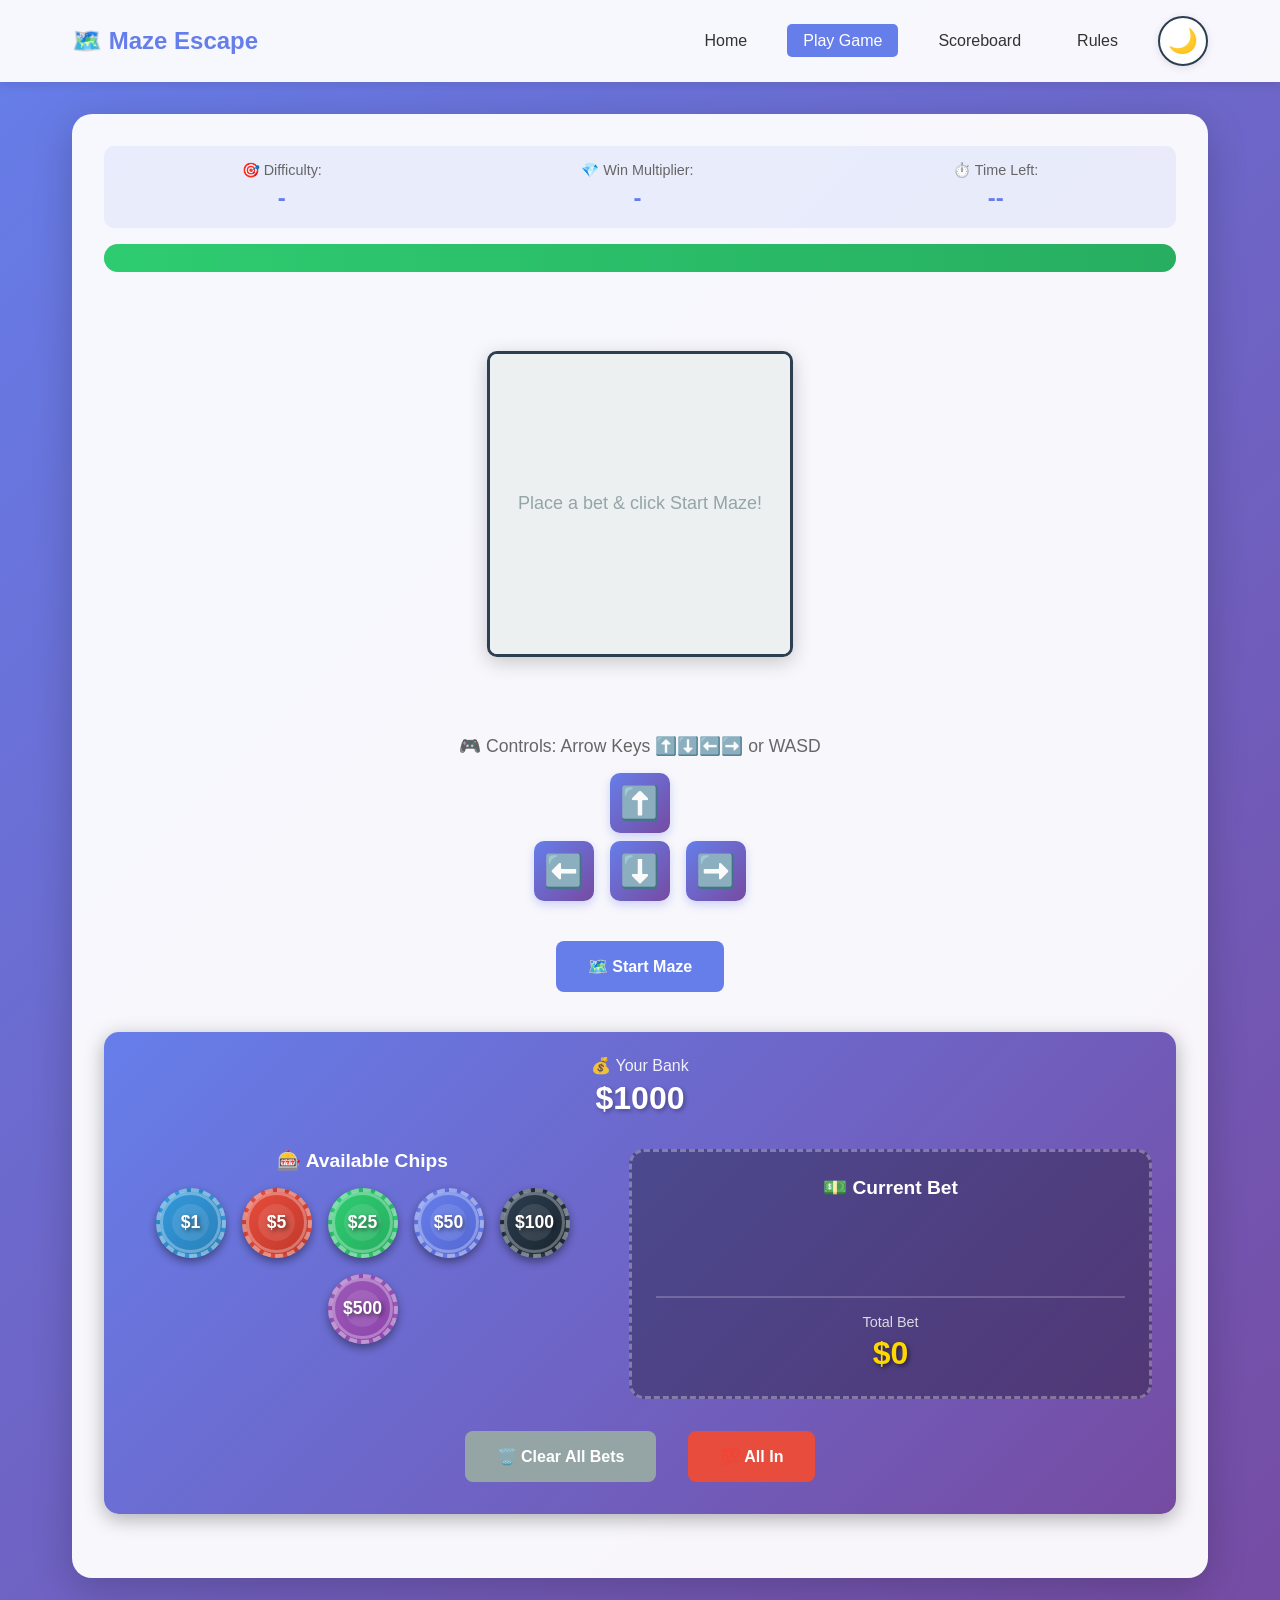
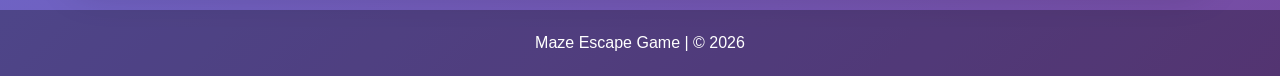
==== commit 4bccc306: "Update and clean up" ====
--- a/game.html
+++ b/game.html
@@ -155,7 +155,7 @@
     </main>
 
     <footer class="footer">
-        <p>Maze Escape Game | © 2025</p>
+        <p>Maze Escape Game | © 2026</p>
     </footer>
 
     <script src="js/main.js"></script>
